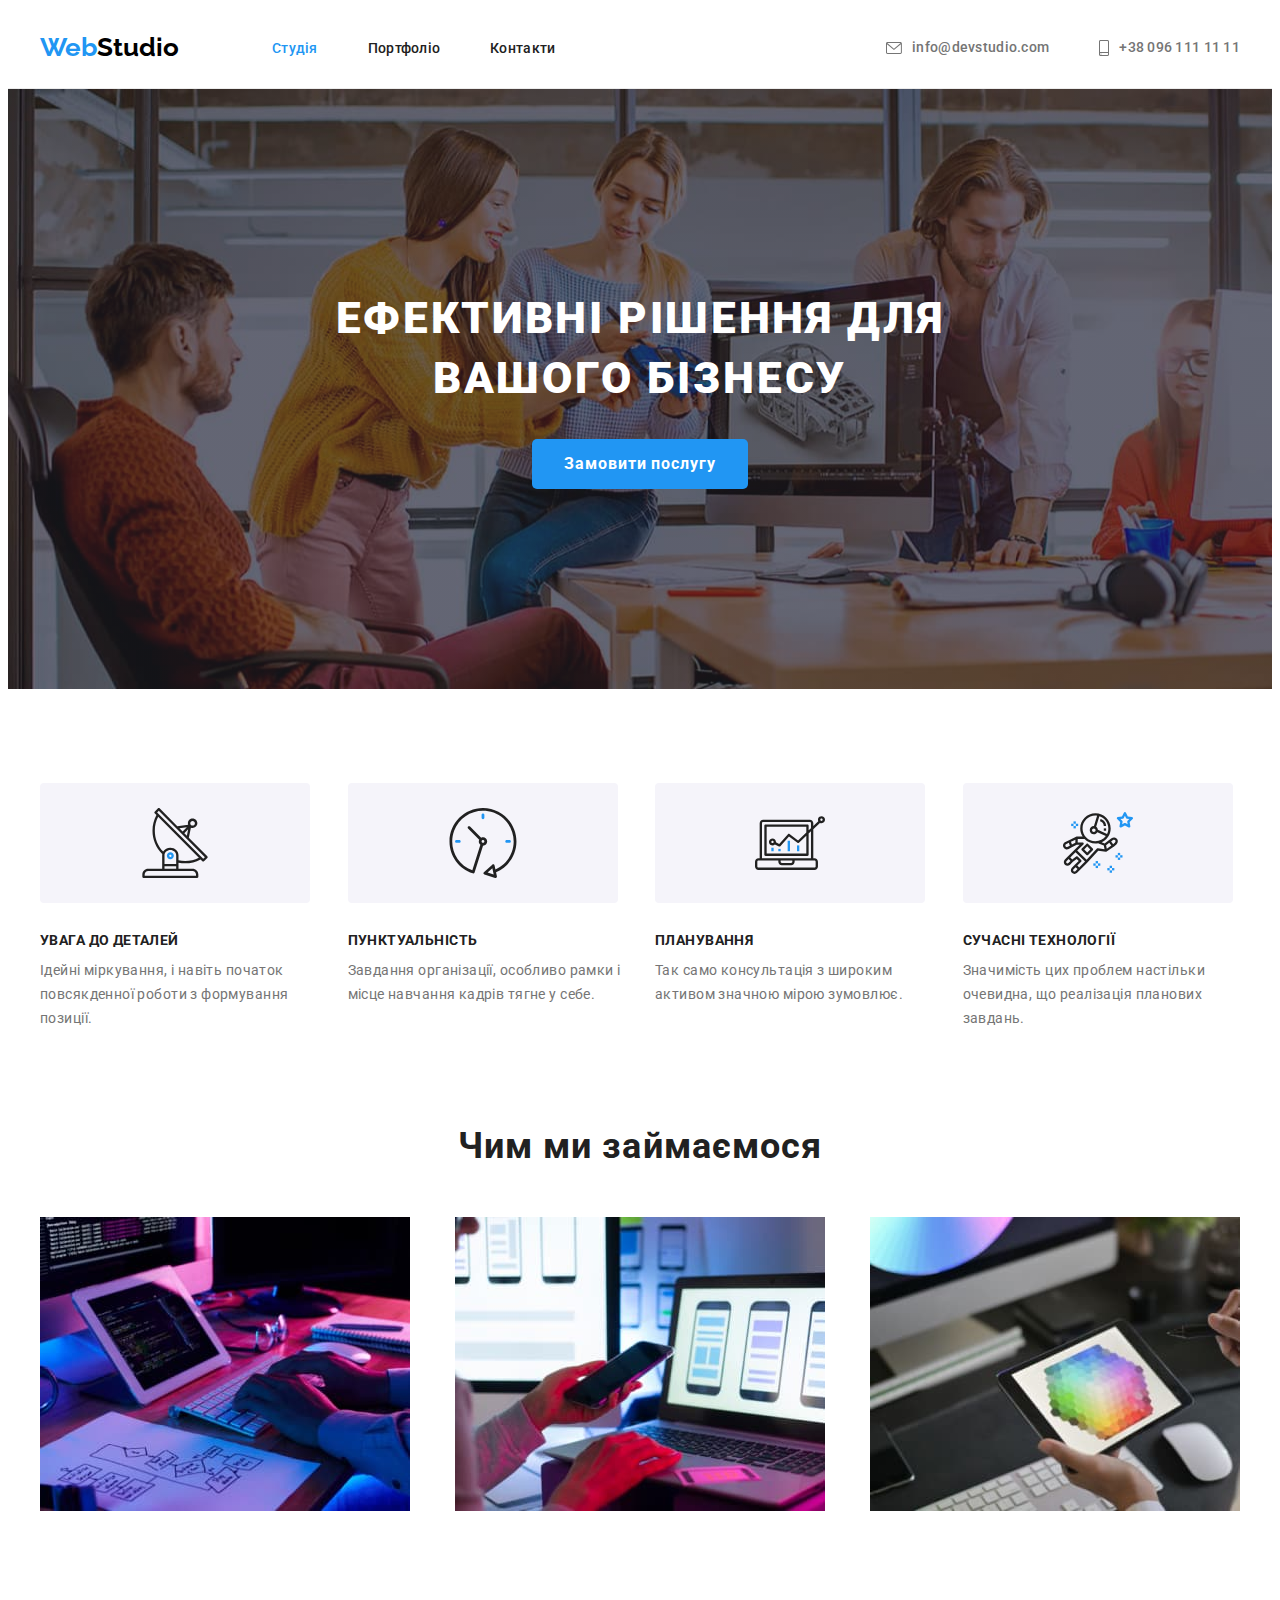
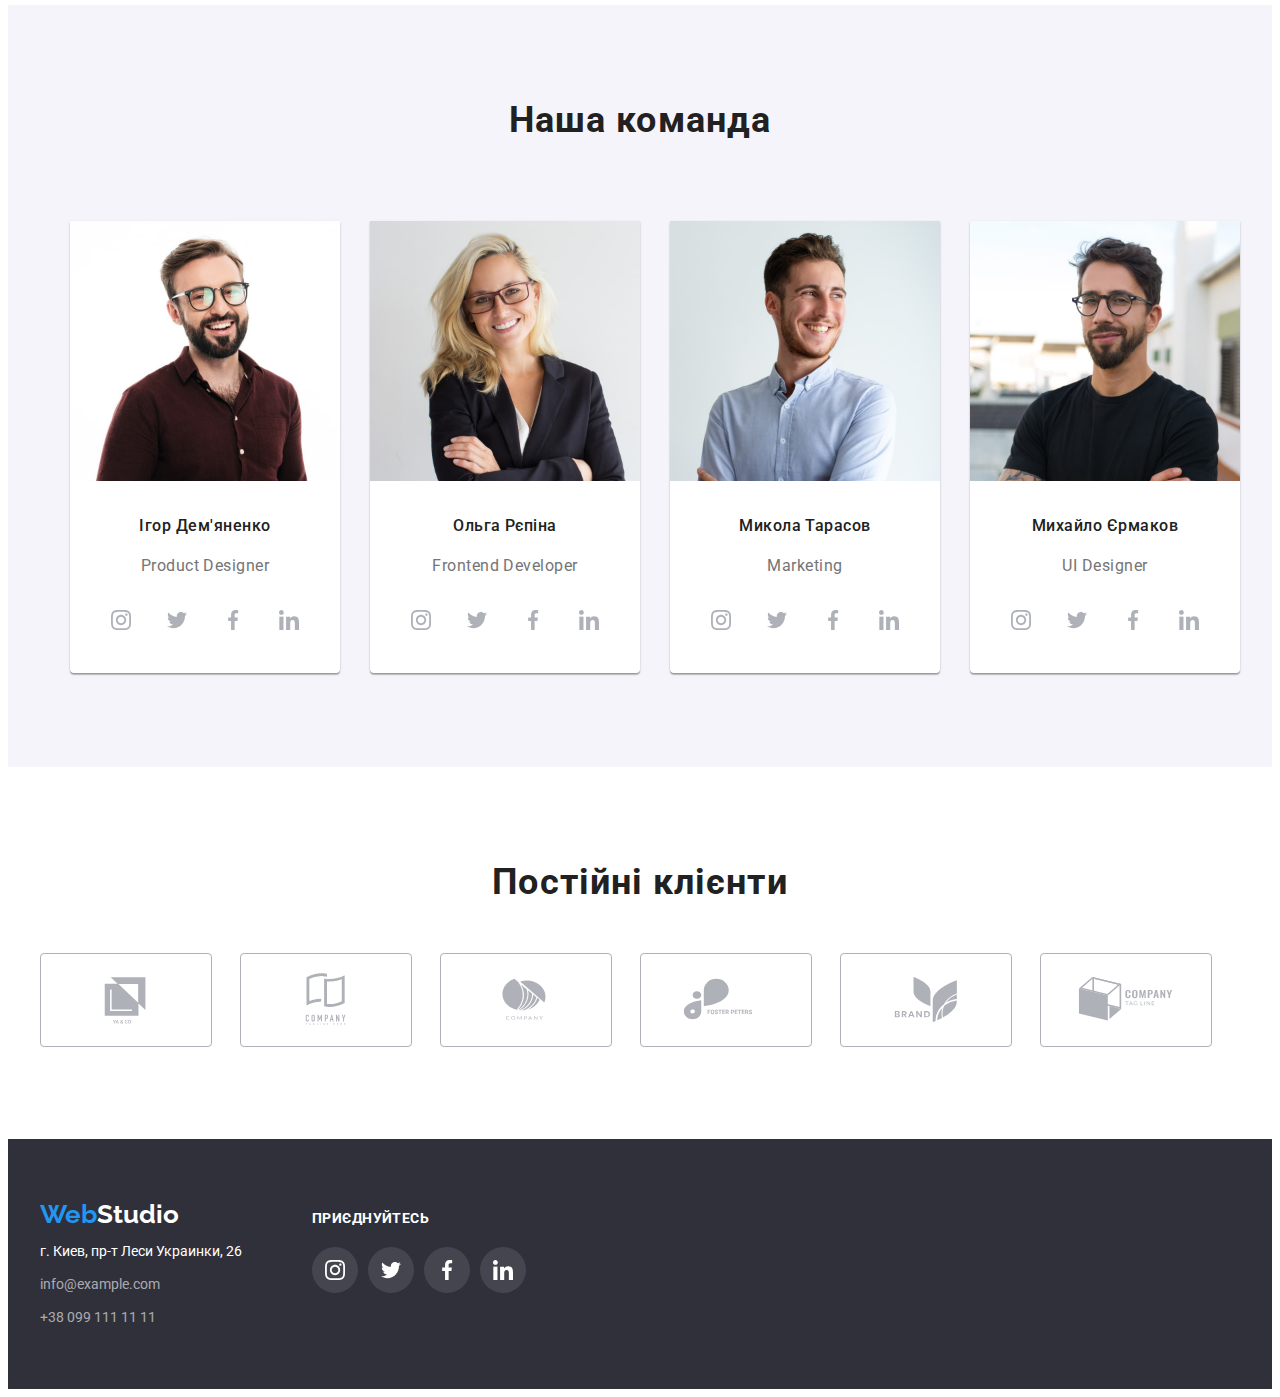
==== index.html @ ba96c540 "Initial commit" ====
<!DOCTYPE html>
<html lang="uk">

<head>
    <meta charset="UTF-8">
    <meta http-equiv="X-UA-Compatible" content="IE=edge">
    <meta name="viewport" content="width=device-width, initial-scale=1.0">
    <title>Студія</title>
    <link rel="stylesheet" href="https://cdnjs.cloudflare.com/ajax/libs/modern-normalize/1.1.0/modern-normalize.min.css" integrity="sha512-wpPYUAdjBVSE4KJnH1VR1HeZfpl1ub8YT/NKx4PuQ5NmX2tKuGu6U/JRp5y+Y8XG2tV+wKQpNHVUX03MfMFn9Q==" crossorigin="anonymous" referrerpolicy="no-referrer" />
    <link rel="preconnect" href="https://fonts.googleapis.com">
    <link rel="preconnect" href="https://fonts.gstatic.com" crossorigin>
    <link href="https://fonts.googleapis.com/css2?family=Raleway:wght@700&family=Roboto:wght@400;500;700;900&display=swap" rel="stylesheet">
    <link rel="stylesheet" href="./css/styles.css">
</head>

<body>
    <!-- header -->
    <header class="top-header">
      <div class="container header-container">
        <nav class="site-nav">
          <a href="./index.html" class="logo"
            ><span class="logo-forepart">Web</span>Studio</a
          >
          <ul class="site-nav-list">
            <li class="site-nav-item">
              <a class="site-nav-link current" href="./index.html">Студія</a>
            </li>
            <li class="site-nav-item">
              <a class="site-nav-link" href="./portfolio.html">Портфоліо</a>
            </li>
            <li class="site-nav-item">
              <a class="site-nav-link" href="">Контакти</a>
            </li>
          </ul>
        </nav>
        <ul class="contacts-list">
          <li class="contacts-item">
            <a class="contacts-link link" href="mailto:info@devstudio.com"
              ><svg class="icon-mail" width="16" height="12">
                <use href="./images/sprite.svg#icon-envelope"></use>
              </svg>
              info@devstudio.com</a
            >
          </li>
          <li class="contacts-item">
            <a class="contacts-link link" href="tel:+380961111111"
              ><svg class="icon-tel" width="10" height="16">
                <use href="./images/sprite.svg#icon-smartphone"></use>
              </svg>
              +38 096 111 11 11</a
            >
          </li>
        </ul>
      </div>
    </header>
    <!-- main -->
    <main>
      <!-- hero -->
      <section class="hero-section">
        <div class="container">
          <h1 class="hero-title">Ефективні рішення для вашого бізнесу</h1>
          <button class="hero-btn" type="button">Замовити послугу</button>
        </div>
      </section>
      <!-- features -->
      <section class="features-section">
        <div class="container">
          <ul class="features-list">
            <li class="features-item">
              <div class="features-item-icon-container">
                <svg class="features-item-icon" width="70" height="70">
                  <use href="./images/sprite.svg#icon-antenna"></use>
                </svg>
              </div>
              <h3 class="features-title">Увага до деталей</h3>
              <p class="features-desc">
                Ідейні міркування, і навіть початок повсякденної роботи з
                формування позиції.
              </p>
            </li>
            <li class="features-item">
              <div class="features-item-icon-container">
                <svg class="features-item-icon" width="70" height="70">
                  <use href="./images/sprite.svg#icon-clock"></use>
                </svg>
              </div>
              <h3 class="features-title">пунктуальність</h3>
              <p class="features-desc">
                Завдання організації, особливо рамки і місце навчання кадрів
                тягне у себе.
              </p>
            </li>
            <li class="features-item">
              <div class="features-item-icon-container">
                <svg class="features-item-icon" width="70" height="70">
                  <use href="./images/sprite.svg#icon-diagram"></use>
                </svg>
              </div>
              <h3 class="features-title">планування</h3>
              <p class="features-desc">
                Так само консультація з широким активом значною мірою зумовлює.
              </p>
            </li>
            <li class="features-item">
              <div class="features-item-icon-container">
                <svg class="features-item-icon" width="70" height="70">
                  <use href="./images/sprite.svg#icon-astronaut"></use>
                </svg>
              </div>
              <h3 class="features-title">сучасні технології</h3>
              <p class="features-desc">
                Значимість цих проблем настільки очевидна, що реалізація
                планових завдань.
              </p>
            </li>
          </ul>
        </div>
      </section>
      <!-- work -->
      <section class="work-section">
        <div class="container">
          <h2 class="section-title">Чим ми займаємося</h2>
          <ul class="work-list">
            <li class="work-item">
              <img
                src="./images/img1.jpg"
                alt="Создание сайтов для ПК"
                width="370"
                height="294"
              />
            </li>
            <li class="work-item">
              <img
                src="./images/img2.jpg"
                alt="Создание сайтов для телефонов"
                width="370"
                height="294"
              />
            </li>
            <li class="work-item">
              <img
                src="./images/img3.jpg"
                alt="Создание сайтов для планшетов"
                width="370"
                height="294"
              />
            </li>
          </ul>
        </div>
      </section>
      <!-- team -->
      <section class="team-section">
        <div class="container">
          <h2 class="section-title">Наша команда</h2>
          <ul class="team-list">
            <li class="team-item">
              <img
                src="./images/product_designer.jpg"
                alt="Ігор Дем'яненко"
                width="270"
                height="260"
              />
              <div class="team-card">
                <h3 class="team-card-title">Ігор Дем'яненко</h3>
                <p class="team-card-desc">Product Designer</p>
                <ul class="team-social-list">
                  <li class="team-social-item">
                    <a class="team-social-link" href="">
                      <svg class="team-social-icon" width="20" height="20">
                        <use href="./images/sprite.svg#icon-instagram"></use>
                      </svg>
                    </a>
                  </li>
                  <li class="team-social-item">
                    <a class="team-social-link" href="">
                      <svg class="team-social-icon" width="20" height="20">
                        <use href="./images/sprite.svg#icon-twitter"></use>
                      </svg>
                    </a>
                  </li>
                  <li class="team-social-item">
                    <a class="team-social-link" href="">
                      <svg class="team-social-icon" width="20" height="20">
                        <use href="./images/sprite.svg#icon-facebook"></use>
                      </svg>
                    </a>
                  </li>
                  <li class="team-social-item">
                    <a class="team-social-link" href="">
                      <svg class="team-social-icon" width="20" height="20">
                        <use href="./images/sprite.svg#icon-linkedin"></use>
                      </svg>
                    </a>
                  </li>
                </ul>
              </div>
            </li>
            <li class="team-item">
              <img
                src="./images/frontend_developer.jpg"
                alt="Ольга Рєпіна"
                width="270"
                height="260"
              />
              <div class="team-card">
                <h3 class="team-card-title">Ольга Рєпіна</h3>
                <p class="team-card-desc">Frontend Developer</p>
                <ul class="team-social-list">
                  <li class="team-social-item">
                    <a class="team-social-link" href="">
                      <svg class="team-social-icon" width="20" height="20">
                        <use href="./images/sprite.svg#icon-instagram"></use>
                      </svg>
                    </a>
                  </li>
                  <li class="team-social-item">
                    <a class="team-social-link" href="">
                      <svg class="team-social-icon" width="20" height="20">
                        <use href="./images/sprite.svg#icon-twitter"></use>
                      </svg>
                    </a>
                  </li>
                  <li class="team-social-item">
                    <a class="team-social-link" href="">
                      <svg class="team-social-icon" width="20" height="20">
                        <use href="./images/sprite.svg#icon-facebook"></use>
                      </svg>
                    </a>
                  </li>
                  <li class="team-social-item">
                    <a class="team-social-link" href="">
                      <svg class="team-social-icon" width="20" height="20">
                        <use href="./images/sprite.svg#icon-linkedin"></use>
                      </svg>
                    </a>
                  </li>
                </ul>
              </div>
            </li>
            <li class="team-item">
              <img
                src="./images/marketing.jpg"
                alt="Микола Тарасов"
                width="270"
                height="260"
              />
              <div class="team-card">
                <h3 class="team-card-title">Микола Тарасов</h3>
                <p class="team-card-desc">Marketing</p>
                <ul class="team-social-list">
                  <li class="team-social-item">
                    <a class="team-social-link" href="">
                      <svg class="team-social-icon" width="20" height="20">
                        <use href="./images/sprite.svg#icon-instagram"></use>
                      </svg>
                    </a>
                  </li>
                  <li class="team-social-item">
                    <a class="team-social-link" href="">
                      <svg class="team-social-icon" width="20" height="20">
                        <use href="./images/sprite.svg#icon-twitter"></use>
                      </svg>
                    </a>
                  </li>
                  <li class="team-social-item">
                    <a class="team-social-link" href="">
                      <svg class="team-social-icon" width="20" height="20">
                        <use href="./images/sprite.svg#icon-facebook"></use>
                      </svg>
                    </a>
                  </li>
                  <li class="team-social-item">
                    <a class="team-social-link" href="">
                      <svg class="team-social-icon" width="20" height="20">
                        <use href="./images/sprite.svg#icon-linkedin"></use>
                      </svg>
                    </a>
                  </li>
                </ul>
              </div>
            </li>
            <li class="team-item">
              <img
                src="./images/ui_designer.jpg"
                alt="Михайло Єрмаков"
                width="270"
                height="260"
              />
              <div class="team-card">
                <h3 class="team-card-title">Михайло Єрмаков</h3>
                <p class="team-card-desc">UI Designer</p>
                <ul class="team-social-list">
                  <li class="team-social-item">
                    <a class="team-social-link" href="">
                      <svg class="team-social-icon" width="20" height="20">
                        <use href="./images/sprite.svg#icon-instagram"></use>
                      </svg>
                    </a>
                  </li>
                  <li class="team-social-item">
                    <a class="team-social-link" href="">
                      <svg class="team-social-icon" width="20" height="20">
                        <use href="./images/sprite.svg#icon-twitter"></use>
                      </svg>
                    </a>
                  </li>
                  <li class="team-social-item">
                    <a class="team-social-link" href="">
                      <svg class="team-social-icon" width="20" height="20">
                        <use href="./images/sprite.svg#icon-facebook"></use>
                      </svg>
                    </a>
                  </li>
                  <li class="team-social-item">
                    <a class="team-social-link" href="">
                      <svg class="team-social-icon" width="20" height="20">
                        <use href="./images/sprite.svg#icon-linkedin"></use>
                      </svg>
                    </a>
                  </li>
                </ul>
              </div>
            </li>
          </ul>
        </div>
      </section>
      <!-- clients -->
      <section class="clients-section">
        <div class="container">
          <h2 class="section-title">Постійні клієнти</h2>
          <ul class="clients-list">
            <li class="clients-item">
              <a class="clients-link" href="">
                <svg class="clients-icon" width="106" height="60">
                  <use href="./images/sprite.svg#icon-logo-1"></use>
                </svg>
              </a>
            </li>
            <li class="clients-item">
              <a class="clients-link" href="">
                <svg class="clients-icon" width="106" height="60">
                  <use href="./images/sprite.svg#icon-logo-2"></use>
                </svg>
              </a>
            </li>
            <li class="clients-item">
              <a class="clients-link" href="">
                <svg class="clients-icon" width="106" height="60">
                  <use href="./images/sprite.svg#icon-logo-3"></use>
                </svg>
              </a>
            </li>
            <li class="clients-item">
              <a class="clients-link" href="">
                <svg class="clients-icon" width="106" height="60">
                  <use href="./images/sprite.svg#icon-logo-4"></use>
                </svg>
              </a>
            </li>
            <li class="clients-item">
              <a class="clients-link" href="">
                <svg class="clients-icon" width="106" height="60">
                  <use href="./images/sprite.svg#icon-logo-5"></use>
                </svg>
              </a>
            </li>
            <li class="clients-item">
              <a class="clients-link" href="">
                <svg class="clients-icon" width="106" height="60">
                  <use href="./images/sprite.svg#icon-logo-6"></use>
                </svg>
              </a>
            </li>
          </ul>
        </div>
      </section>
    </main>
    <!-- footer -->
    <footer class="footer">
      <div class="footer-container container">
        <div class="footer-contacts">
          <a href="./index.html" class="logo"
            ><span class="logo-forepart">Web</span>Studio</a
          >
          <address class="studio-address">
            <ul class="footer-contacts-list list">
              <li class="footer-contacts-item">
                <a
                  href="https://goo.gl/maps/VdQWWz9B43m97snR7"
                  target="_blank"
                  rel="noreferrer noopener"
                  class="footer-contact-address"
                  >г. Киев, пр-т Леси Украинки, 26</a
                >
              </li>
              <li class="footer-contacts-item">
                <a href="mailto:info@example.com" class="footer-contact-mail"
                  >info@example.com</a
                >
              </li>
              <li class="footer-contacts-item">
                <a href="tel:+380991111111" class="footer-contact-tel"
                  >+38 099 111 11 11</a
                >
              </li>
            </ul>
          </address>
        </div>

        <!-- footer-social -->
        <div class="footer-social">
          <p class="footer-social-title">приєднуйтесь</p>
          <ul class="footer-social-list">
            <li class="footer-social-item">
              <a class="footer-social-link" href="">
                <svg class="footer-social-icon" width="20" height="20">
                  <use href="./images/sprite.svg#icon-instagram"></use>
                </svg>
              </a>
            </li>
            <li class="footer-social-item">
              <a class="footer-social-link" href="">
                <svg class="footer-social-icon" width="20" height="20">
                  <use href="./images/sprite.svg#icon-twitter"></use>
                </svg>
              </a>
            </li>
            <li class="footer-social-item">
              <a class="footer-social-link" href="">
                <svg class="footer-social-icon" width="20" height="20">
                  <use href="./images/sprite.svg#icon-facebook"></use>
                </svg>
              </a>
            </li>
            <li class="footer-social-item">
              <a class="footer-social-link" href="">
                <svg class="footer-social-icon" width="20" height="20">
                  <use href="./images/sprite.svg#icon-linkedin"></use>
                </svg>
              </a>
            </li>
          </ul>
        </div>
      </div>
    </footer>
  </body>

</html>
---- css/styles.css ----
:root {
  --accent-color: #2196f3;
  --accent-color2: #757575;
  --accent-color3: #ffffff;
  --icon-fill: #afb1b8;
  --main-font: "Roboto", sans-serif;
  --secondary-font: Raleway, sans-serif;
  --accent-bg-color: #2f303a;
}

html {
  box-sizing: border-box;
}

h1,
h2,
h3,
p {
  margin-bottom: 0;
  margin-top: 0;
}

ul,
ol {
  margin-top: 0;
  margin-bottom: 0;
  padding-left: 0;
  list-style: none;
}

img {
  display: block;
}

.link {
  text-decoration: none;
}

body {
  font-family: var(--main-font);
}

.container {
  width: 1200px;
  margin-left: auto;
  margin-right: auto;
  padding-left: 15px;
  padding-right: 15px;
}



/* Header */

.top-header {
  padding-top: 24px;
  padding-bottom: 25px;
  background-color: var(--accent-color3);
  border-bottom: 1px solid #ececec;
}

.header-container {
  display: flex;
}

.site-nav {
  display: flex;
  align-items: center;
}

.site-nav-list {
  display: flex;
  align-items: center;
}

.site-nav-item:not(:last-child) {
  margin-right: 50px;
}

.site-nav-link {
  font-weight: 500;
  font-size: 14px;
  line-height: 1.14;
  letter-spacing: 0.02em;
  color: #212121;
  text-decoration: none;
}

.site-nav-link:hover,
.site-nav-link:focus {
  color: var(--accent-color);
}

.site-nav-link.current {
  color: var(--accent-color);
}



/* Contacts */

.contacts-list {
  display: flex;
  align-items: center;
  margin-left: auto;
}

.contacts-item:not(:last-child) {
  margin-right: 50px;
}

.contacts-link {
  font-weight: 500;
  font-size: 14px;
  line-height: 1.14;
  letter-spacing: 0.02em;
  color: var(--accent-color2);

  display: flex;
  justify-content: center;
  align-items: center;
}

.contacts-link:hover,
.contacts-link:focus {
  color: var(--accent-color);
}

.icon-mail {
  margin-right: 10px;
  fill: var(--accent-color2);
}

.contacts-link:hover .icon-mail,
.contacts-link:focus .icon-mail {
  fill: var(--accent-color);
}

.icon-tel {
  margin-right: 10px;
  fill: var(--accent-color2);
}

.contacts-link:hover .icon-tel,
.contacts-link:focus .icon-tel {
  fill: var(--accent-color);
}



/* Hero */

.hero-section {
  background-image: linear-gradient(
      rgba(47, 48, 58, 0.4),
      rgba(47, 48, 58, 0.4)
    ),
    url(../images/bg-img.jpg);
  background-repeat: no-repeat;
  background-size: cover;
  max-width: 1600px;
  background-color: var(--accent-bg-color);
  padding-top: 200px;
  padding-bottom: 200px;
  margin: 0 auto;
}

.hero-title {
  font-weight: 900;
  font-size: 44px;
  line-height: 1.36;
  text-align: center;
  letter-spacing: 0.06em;
  text-transform: uppercase;
  color: var(--accent-color3);

  max-width: 696px;
  margin-left: auto;
  margin-right: auto;
  margin-bottom: 30px;
}

.hero-btn {
  background-color: var(--accent-color);
  cursor: pointer;
  font-family: var(--main-font);
  font-weight: 700;
  font-size: 16px;
  line-height: 1.87;
  display: flex;
  align-items: center;
  text-align: center;
  letter-spacing: 0.06em;
  color: var(--accent-color3);

  margin-left: auto;
  margin-right: auto;
  min-width: 216px;
  min-height: 50px;
  border: none;
  border-radius: 5px;
  padding: 10px 32px;
}

.hero-btn:hover,
.hero-btn:focus {
  background-color: #188ce8;
}


/* Features */

.features-section {
  padding-top: 94px;
  padding-bottom: 94px;
  background-color: var(--accent-color3);
}

.features-list {
  display: flex;
}

.features-item {
  flex-basis: calc((100% - 90px) / 4);
}

.features-item:not(:last-child) {
  margin-right: 30px;
}

.features-item-icon-container {
  display: flex;
  justify-content: center;
  align-items: center;
  margin-bottom: 30px;
  width: 270px;
  height: 120px;
  background-color: #f5f4fa;
  border-radius: 4px;
}

.features-title {
  font-weight: 700;
  font-size: 14px;
  line-height: 1.14;
  letter-spacing: 0.03em;
  text-transform: uppercase;
  color: #212121;
  margin-bottom: 10px;
}

.features-desc {
  font-weight: 400;
  font-size: 14px;
  line-height: 1.71;
  letter-spacing: 0.03em;
  color: var(--accent-color2);
}


.section-title {
  font-weight: 700;
  font-size: 36px;
  line-height: 1.17;
  text-align: center;
  letter-spacing: 0.03em;
  color: #212121;
  margin-bottom: 50px;
}


/* Work */
.work-section {
  padding-bottom: 94px;
  background-color: var(--accent-color3);
}

.work-list {
  display: flex;
  justify-content: space-between;
}


/* Team */

.team-section {
  padding-top: 94px;
  padding-bottom: 94px;
  background-color: #f5f4fa;
}

.team-list {
  display: flex;
  justify-content: space-between;
} 

.team-item {
  background-color: var(--accent-color3);
  margin-top: 30px;
  margin-left: 30px;
  flex-basis: calc((100% - 120px) / 4);
  background: #ffffff;

  box-shadow: 0px 1px 3px rgba(0, 0, 0, 0.12), 0px 1px 1px rgba(0, 0, 0, 0.14),
    0px 2px 1px rgba(0, 0, 0, 0.2);
  border-radius: 0px 0px 4px 4px;
}

.team-card {
  padding-left: 10px;
  padding-right: 10px;
  padding-top: 30px;
  padding-bottom: 30px;
}

.team-card-title {
  font-weight: 500;
  font-size: 16px;
  line-height: 1.87;
  text-align: center;
  letter-spacing: 0.03em;
  color: #212121;
  margin-bottom: 10px;
}

.team-card-desc {
  font-weight: 400;
  font-size: 16px;
  line-height: 1.87;
  text-align: center;
  letter-spacing: 0.03em;
  color: var(--accent-color2);
}

.team-social-list {
  display: flex;
  justify-content: center;
  align-items: center;
}

.team-social-item:not(:last-child) {
  margin-right: 10px;
}

.team-social-link {
  margin-top: 16px;
  display: flex;
  align-items: center;
  justify-content: center;
  width: 44px;
  height: 44px;
  border-radius: 50%;
  border: 1px solid transparent;
  cursor: pointer;
}

.team-social-link:hover,
.team-social-link:focus {
  background-color: var(--accent-color);
}

.team-social-icon {
  fill: var(--icon-fill);
}

.team-social-link:hover .team-social-icon,
.team-social-link:focus .team-social-icon {
  fill: var(--accent-color3);
}



/* clients */

.clients-section {
  padding-top: 94px;
  padding-bottom: 94px;
}

.clients-list {
  display: flex;
}

.clients-item {
  width: 170px;
  height: 92px;
}

.clients-item:not(:last-child) {
  margin-right: 30px;
}

.clients-link {
  width: 100%;
  height: 100%;
  display: flex;
  justify-content: center;
  align-items: center;
  border: 1px solid var(--icon-fill);
  border-radius: 4px;
}

.clients-link:hover,
.clients-link:focus {
  border: 1px solid var(--accent-color);
}

.clients-icon {
  fill: var(--icon-fill);
}

.clients-link:hover .clients-icon,
.clients-link:focus .clients-icon {
  fill: var(--accent-color);
}


/* Footer */

.footer {
  padding-top: 60px;
  padding-bottom: 60px;
  background-color: var(--accent-bg-color);
}

.footer-container {
  display: flex;
  align-items: baseline;
}

.footer-contacts {
  margin-right: 70px;
}

.footer-contacts-item:not(:last-child) {
  margin-bottom: 9px;
}

.studio-address {
  font-style: inherit;
}

.footer-contact-address {
  font-style: inherit;
  font-size: 14px;
  line-height: 1.7;
  text-decoration: none;
  color: var(--accent-color3);
}

.footer-contact-mail,
.footer-contact-tel {
  font-style: inherit;
  font-size: 14px;
  line-height: 1.7;
  text-decoration: none;
  color: rgba(255, 255, 255, 0.6);
}

.footer-contact-address:hover,
.footer-contact-address:focus {
  color: var(--accent-color);
}

.footer-contact-mail:hover,
.footer-contact-mail:focus {
  color: var(--accent-color);
}

.footer-contact-tel:hover,
.footer-contact-tel:focus {
  color: var(--accent-color);
}
.footer-social-title {
  font-weight: 700;
  font-size: 14px;
  line-height: 1.14;
  letter-spacing: 0.03em;
  text-transform: uppercase;
  color: var(--accent-color3);
  margin-bottom: 20px;
}
.footer-social-list {
  display: flex;
  align-items: center;
}
.footer-social-link {
  display: flex;
  align-items: center;
  justify-content: center;
  width: 44px;
  height: 44px;
  border-radius: 50%;
  border: 1px solid transparent;
  cursor: pointer;
  background-color: rgba(255, 255, 255, 0.1);
}
.footer-social-item:not(:last-child) {
  margin-right: 10px;
}
.footer-social-link:hover,
.footer-social-link:focus {
  background-color: var(--accent-color);
}
.footer-social-icon {
  fill: var(--accent-color3);
}

.logo {
  margin-right: 93px;

  font-family: var(--secondary-font);
  font-weight: 700;
  font-size: 26px;
  line-height: 1.2;
  text-decoration: none;
}

.logo-forepart {
  color: var(--accent-color);
}

.top-header .logo {
  color: #000000;
}

.footer .logo {
  display: inline-block;
  margin-right: 0;
  margin-bottom: 10px;
  color: var(--accent-color3);
}

.portfolio-section {
  padding-top: 94px;
  padding-bottom: 94px;
}

.portfolio-filters-list {
  display: flex;
  justify-content: center;
  margin-bottom: 50px;
}

.portfolio-filters-item:not(:last-child) {
  margin-right: 8px;
}

.portfolio-filters-btn {
  cursor: pointer;
  font-family: var(--main-font);
  font-weight: 500;
  font-size: 16px;
  line-height: 1.62;
  text-align: center;
  letter-spacing: 0.03em;
  color: #212121;
  background: #f5f4fa;
  border: 1px solid transparent;
  border-radius: 4px;
  padding: 6px 22px;
}

.portfolio-filters-btn:hover,
.portfolio-filters-btn:focus {
  background-color: var(--accent-color);
  color: var(--accent-color3);
  box-shadow: 0px 3px 1px rgba(0, 0, 0, 0.1), 0px 1px 2px rgba(0, 0, 0, 0.08),
    0px 2px 2px rgba(0, 0, 0, 0.12);
  border-radius: 4px;
}

.portfolio-project-list {
  display: flex;
  flex-wrap: wrap;
  margin-left: -30px;
  margin-top: -30px;
}

.portfolio-project-item {
  margin-left: 30px;
  margin-top: 30px;
  flex-basis: calc((100% - 90px) / 3);
}

.portfolio-project-card {
  padding-left: 24px;
  padding-right: 24px;
  padding-bottom: 20px;
  padding-top: 20px;
  border-left: 1px solid #eeeeee;
  border-right: 1px solid #eeeeee;
  border-bottom: 1px solid #eeeeee;
}

.portfolio-project-title {
  font-weight: 700;
  font-size: 18px;
  line-height: 2;
  letter-spacing: 0.06em;
  color: #212121;
  margin-bottom: 4px;
}

.portfolio-project-description {
  font-weight: 400;
  font-size: 16px;
  line-height: 1.87;
  letter-spacing: 0.03em;
  color: var(--accent-color2);
}
.portfolio-project-link {
  display: block;
  text-decoration: none;
}
.portfolio-project-link:hover,
.portfolio-project-link:focus {
  box-shadow: 0px 1px 1px rgba(0, 0, 0, 0.12), 0px 4px 4px rgba(0, 0, 0, 0.06),
    1px 4px 6px rgba(0, 0, 0, 0.16);
}
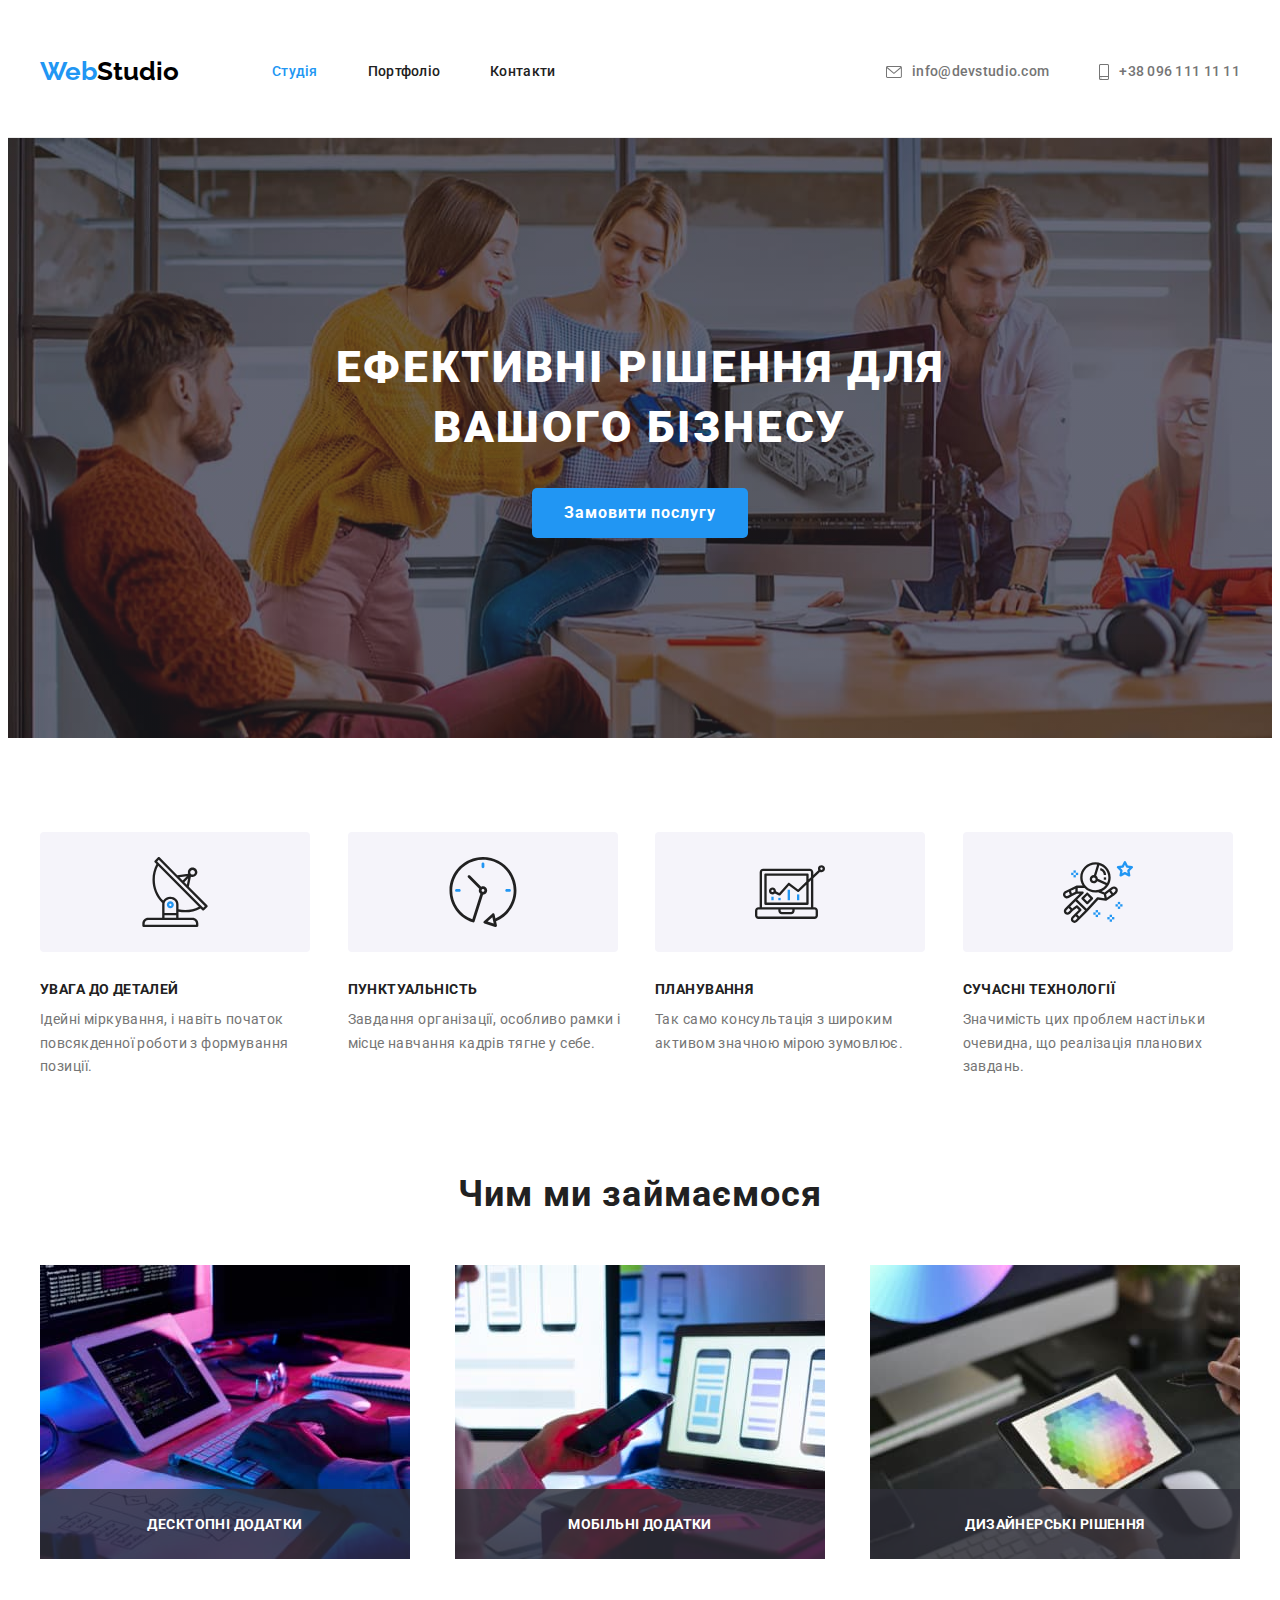
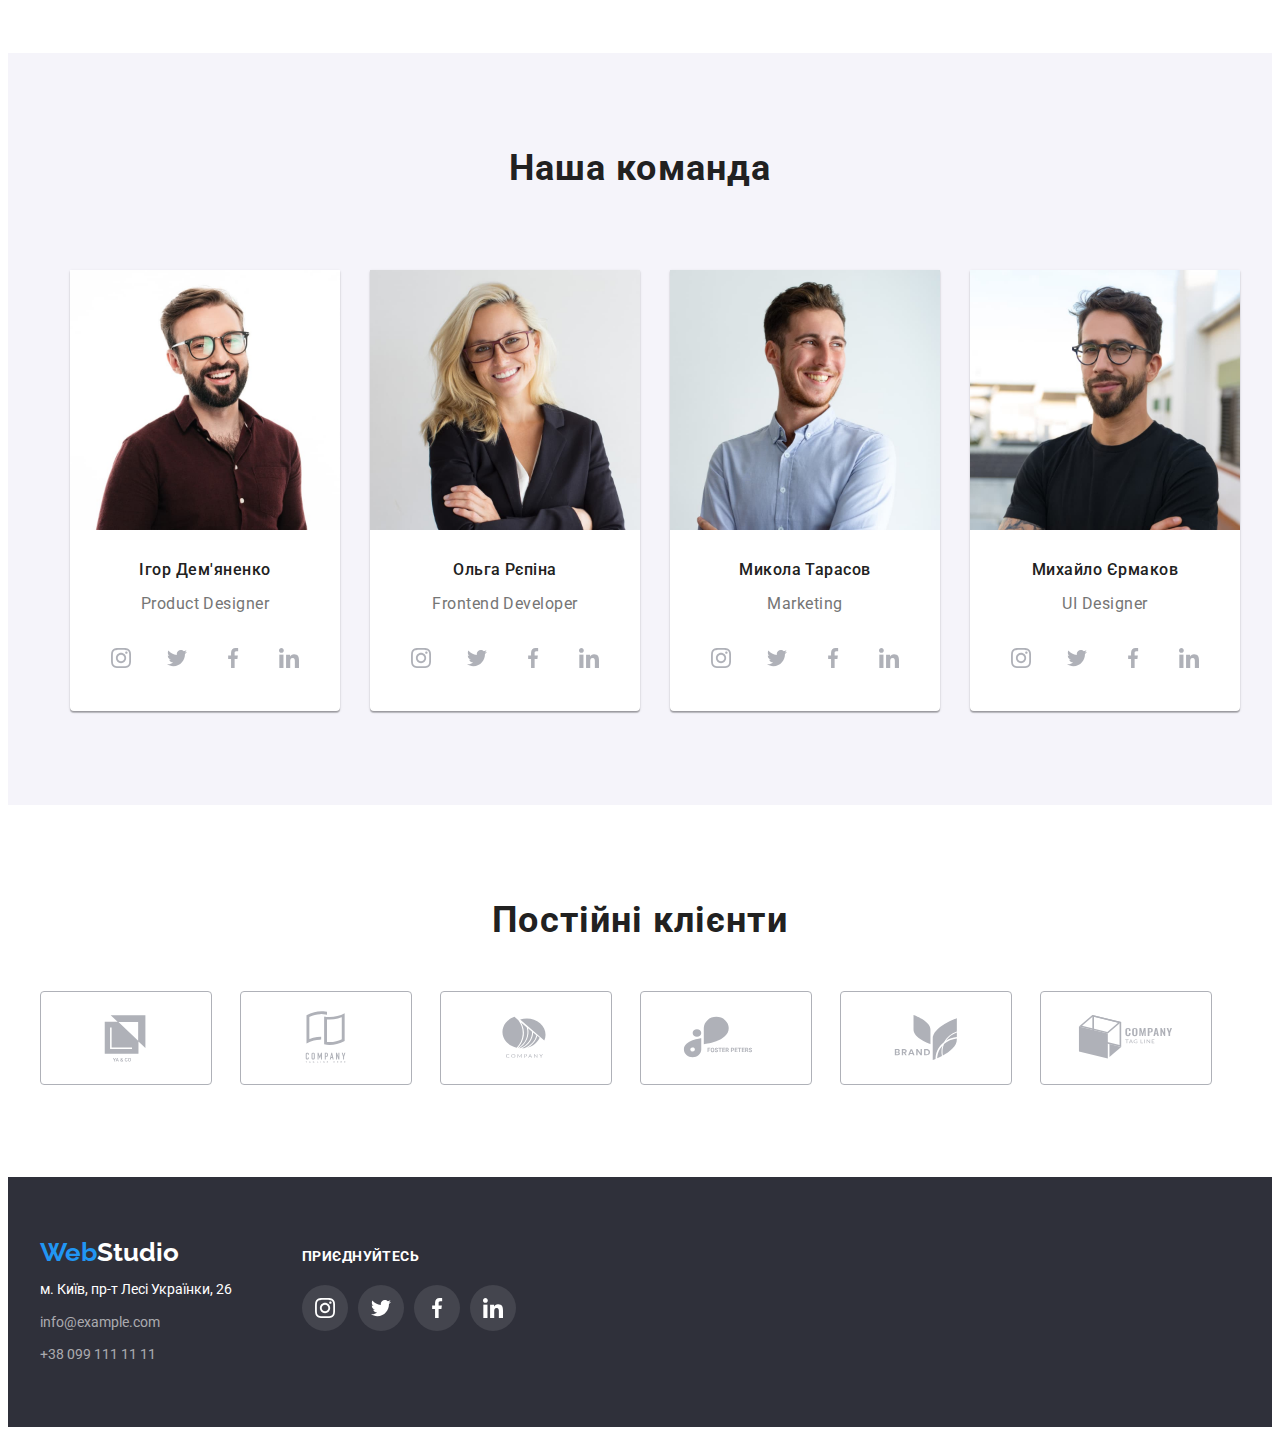
==== commit a3e39678: "goit-markup-hw-05" ====
--- a/index.html
+++ b/index.html
@@ -29,7 +29,7 @@
               <a class="site-nav-link" href="./portfolio.html">Портфоліо</a>
             </li>
             <li class="site-nav-item">
-              <a class="site-nav-link" href="">Контакти</a>
+              <a class="site-nav-link" href="#footerContacts">Контакти</a>
             </li>
           </ul>
         </nav>
@@ -59,7 +59,9 @@
       <section class="hero-section">
         <div class="container">
           <h1 class="hero-title">Ефективні рішення для вашого бізнесу</h1>
-          <button class="hero-btn" type="button">Замовити послугу</button>
+          <button class="hero-btn" type="button" data-modal-open>
+            Замовити послугу
+          </button>
         </div>
       </section>
       <!-- features -->
@@ -128,6 +130,9 @@
                 width="370"
                 height="294"
               />
+              <div class="work-overlay">
+                <p class="work-overlay-title">Десктопні додатки</p>
+              </div>
             </li>
             <li class="work-item">
               <img
@@ -136,6 +141,9 @@
                 width="370"
                 height="294"
               />
+              <div class="work-overlay">
+                <p class="work-overlay-title">Мобільні додатки</p>
+              </div>
             </li>
             <li class="work-item">
               <img
@@ -144,6 +152,9 @@
                 width="370"
                 height="294"
               />
+              <div class="work-overlay">
+                <p class="work-overlay-title">Дизайнерські рішення</p>
+              </div>
             </li>
           </ul>
         </div>
@@ -382,7 +393,7 @@
           <a href="./index.html" class="logo"
             ><span class="logo-forepart">Web</span>Studio</a
           >
-          <address class="studio-address">
+          <address id="footerContacts" class="studio-address">
             <ul class="footer-contacts-list list">
               <li class="footer-contacts-item">
                 <a
@@ -390,7 +401,7 @@
                   target="_blank"
                   rel="noreferrer noopener"
                   class="footer-contact-address"
-                  >г. Киев, пр-т Леси Украинки, 26</a
+                  >м. Київ, пр-т Лесі Українки, 26</a
                 >
               </li>
               <li class="footer-contacts-item">
@@ -443,6 +454,16 @@
         </div>
       </div>
     </footer>
+    <div class="backdrop is-hidden" data-modal>
+      <div class="modal">
+        <button type="button" class="modal-close-btn" data-modal-close>
+          <svg class="modal-close-btn-icon" width="18" height="18">
+            <use href="./images/sprite.svg#icon-close"></use>
+          </svg>
+        </button>
+      </div>
+    </div>
+    <script src="./js/modal.js"></script>
   </body>
 
 </html>--- a/css/styles.css
+++ b/css/styles.css
@@ -6,6 +6,12 @@
   --main-font: "Roboto", sans-serif;
   --secondary-font: Raleway, sans-serif;
   --accent-bg-color: #2f303a;
+  --transition: cubic-bezier(0.4, 0, 0.2, 1);
+}
+
+*::before,
+*::after {
+  box-sizing: inherit;
 }
 
 html {
@@ -78,12 +84,17 @@
 }
 
 .site-nav-link {
+  position: relative;
   font-weight: 500;
   font-size: 14px;
   line-height: 1.14;
   letter-spacing: 0.02em;
   color: #212121;
   text-decoration: none;
+  display: block;
+  padding-top: 32px;
+  padding-bottom: 32px;
+  transition: color 250ms var(--transition);
 }
 
 .site-nav-link:hover,
@@ -95,7 +106,17 @@
   color: var(--accent-color);
 }
 
-
+site-nav-link.current::after {
+  content: "";
+  position: absolute;
+  display: block;
+  left: 0;
+  bottom: 0;
+  width: 100%;
+  height: 4px;
+  border-radius: 2px;
+  background-color: var(--accent-color);
+}
 
 /* Contacts */
 
@@ -115,10 +136,10 @@
   line-height: 1.14;
   letter-spacing: 0.02em;
   color: var(--accent-color2);
-
-  display: flex;
-  justify-content: center;
-  align-items: center;
+  display: flex;
+  justify-content: center;
+  align-items: center;
+  transition: color 250ms var(--transition);
 }
 
 .contacts-link:hover,
@@ -129,6 +150,7 @@
 .icon-mail {
   margin-right: 10px;
   fill: var(--accent-color2);
+  transition: fill 250ms var(--transition);
 }
 
 .contacts-link:hover .icon-mail,
@@ -139,6 +161,7 @@
 .icon-tel {
   margin-right: 10px;
   fill: var(--accent-color2);
+  transition: fill 250ms var(--transition);
 }
 
 .contacts-link:hover .icon-tel,
@@ -173,7 +196,6 @@
   letter-spacing: 0.06em;
   text-transform: uppercase;
   color: var(--accent-color3);
-
   max-width: 696px;
   margin-left: auto;
   margin-right: auto;
@@ -192,7 +214,6 @@
   text-align: center;
   letter-spacing: 0.06em;
   color: var(--accent-color3);
-
   margin-left: auto;
   margin-right: auto;
   min-width: 216px;
@@ -200,6 +221,8 @@
   border: none;
   border-radius: 5px;
   padding: 10px 32px;
+  transition: background-color 250ms var(--transition);
+
 }
 
 .hero-btn:hover,
@@ -280,6 +303,30 @@
   justify-content: space-between;
 }
 
+.work-item {
+  position: relative;
+}
+
+.work-overlay {
+  position: absolute;
+  bottom: 0;
+  width: 100%;
+  min-height: 70px;
+  background: rgba(47, 48, 58, 0.8);
+  display: flex;
+  justify-content: center;
+  align-items: center;
+}
+
+.work-overlay-title {
+  font-weight: 700;
+  font-size: 14px;
+  line-height: 1.14;
+  text-align: center;
+  letter-spacing: 0.03em;
+  text-transform: uppercase;
+  color: var(--accent-color3);
+  }
 
 /* Team */
 
@@ -299,7 +346,7 @@
   margin-top: 30px;
   margin-left: 30px;
   flex-basis: calc((100% - 120px) / 4);
-  background: #ffffff;
+  background: var(--accent-color3);
 
   box-shadow: 0px 1px 3px rgba(0, 0, 0, 0.12), 0px 1px 1px rgba(0, 0, 0, 0.14),
     0px 2px 1px rgba(0, 0, 0, 0.2);
@@ -316,7 +363,7 @@
 .team-card-title {
   font-weight: 500;
   font-size: 16px;
-  line-height: 1.87;
+  line-height: 1.19;
   text-align: center;
   letter-spacing: 0.03em;
   color: #212121;
@@ -352,6 +399,7 @@
   border-radius: 50%;
   border: 1px solid transparent;
   cursor: pointer;
+  transition: background-color 250ms var(--transition);
 }
 
 .team-social-link:hover,
@@ -361,6 +409,7 @@
 
 .team-social-icon {
   fill: var(--icon-fill);
+  transition: fill 250ms var(--transition);
 }
 
 .team-social-link:hover .team-social-icon,
@@ -398,6 +447,7 @@
   align-items: center;
   border: 1px solid var(--icon-fill);
   border-radius: 4px;
+  transition: 250ms border var(--transition);
 }
 
 .clients-link:hover,
@@ -407,6 +457,8 @@
 
 .clients-icon {
   fill: var(--icon-fill);
+  transition: fill 250ms var(--transition);
+
 }
 
 .clients-link:hover .clients-icon,
@@ -446,6 +498,12 @@
   line-height: 1.7;
   text-decoration: none;
   color: var(--accent-color3);
+  transition: color 250ms var(--transition);
+}
+
+.footer-contact-address:hover,
+.footer-contact-address:focus {
+  color: var(--accent-color);
 }
 
 .footer-contact-mail,
@@ -455,11 +513,7 @@
   line-height: 1.7;
   text-decoration: none;
   color: rgba(255, 255, 255, 0.6);
-}
-
-.footer-contact-address:hover,
-.footer-contact-address:focus {
-  color: var(--accent-color);
+  transition: color 250ms var(--transition);
 }
 
 .footer-contact-mail:hover,
@@ -471,6 +525,7 @@
 .footer-contact-tel:focus {
   color: var(--accent-color);
 }
+
 .footer-social-title {
   font-weight: 700;
   font-size: 14px;
@@ -480,10 +535,12 @@
   color: var(--accent-color3);
   margin-bottom: 20px;
 }
+
 .footer-social-list {
   display: flex;
   align-items: center;
 }
+
 .footer-social-link {
   display: flex;
   align-items: center;
@@ -494,14 +551,18 @@
   border: 1px solid transparent;
   cursor: pointer;
   background-color: rgba(255, 255, 255, 0.1);
-}
+  transition: background-color 250ms var(--transition);
+}
+
 .footer-social-item:not(:last-child) {
   margin-right: 10px;
 }
+
 .footer-social-link:hover,
 .footer-social-link:focus {
   background-color: var(--accent-color);
 }
+
 .footer-social-icon {
   fill: var(--accent-color3);
 }
@@ -529,6 +590,56 @@
   margin-right: 0;
   margin-bottom: 10px;
   color: var(--accent-color3);
+}
+
+
+/* backdrop */
+
+
+.backdrop {
+  position: fixed;
+  top: 0;
+  left: 0;
+  width: 100%;
+  height: 100%;
+  background-color: rgba(0, 0, 0, 0.2);
+  transition: opacity 250ms var(--transition),
+  visibility 250ms var(--transition);
+}
+
+.backdrop.is-hidden {
+  opacity: 0;
+  visibility: hidden;
+  pointer-events: none;
+}
+
+.modal {
+  position: absolute;
+  top: 50%;
+  left: 50%;
+  transform: translate(-50%, -50%);
+  width: 528px;
+  height: 581px;
+  background: var(--accent-color3);
+  box-shadow: 0px 1px 3px rgba(0, 0, 0, 0.12), 0px 1px 1px rgba(0, 0, 0, 0.14),
+    0px 2px 1px rgba(0, 0, 0, 0.2);
+  border-radius: 4px;
+}
+
+.modal-close-btn {
+  position: absolute;
+  top: 8px;
+  right: 8px;
+  display: flex;
+  justify-content: center;
+  align-items: center;
+  width: 30px;
+  height: 30px;
+  border: 1px solid rgba(0, 0, 0, 0.1);
+  border-radius: 50%;
+  background-color: transparent;
+  cursor: pointer;
+  padding: 0;
 }
 
 .portfolio-section {
@@ -559,6 +670,8 @@
   border: 1px solid transparent;
   border-radius: 4px;
   padding: 6px 22px;
+  transition: background-color 250ms var(--transition),
+  box-shadow 250ms var(--transition);
 }
 
 .portfolio-filters-btn:hover,
@@ -612,9 +725,44 @@
 .portfolio-project-link {
   display: block;
   text-decoration: none;
-}
+  transition: 250ms box-shadow var(--transition);
+}
+
 .portfolio-project-link:hover,
 .portfolio-project-link:focus {
   box-shadow: 0px 1px 1px rgba(0, 0, 0, 0.12), 0px 4px 4px rgba(0, 0, 0, 0.06),
     1px 4px 6px rgba(0, 0, 0, 0.16);
 }
+
+.portfolio-project-img-container {
+  position: relative;
+  max-width: 370px;
+  max-height: 294px;
+  overflow: hidden;
+}
+
+.portfolio-project-overlay {
+  position: absolute;
+  top: 0;
+  left: 0;
+  transform: translate(0, 100%);
+  width: 100%;
+  height: 100%;
+  background-color: rgba(33, 150, 243, 0.9);
+  opacity: 0;
+  transition: transform 250ms var(--transition), opacity 250ms var(--transition);
+}
+
+.portfolio-project-link:hover .portfolio-project-overlay {
+  opacity: 1;
+  transform: translate(0, 0);
+}
+
+.portfolio-project-overlay-description {
+  font-weight: 400;
+  font-size: 18px;
+  line-height: 1.56;
+  letter-spacing: 0.03em;
+  padding: 63px 24px;
+  color: var(--accent-color3);
+}
